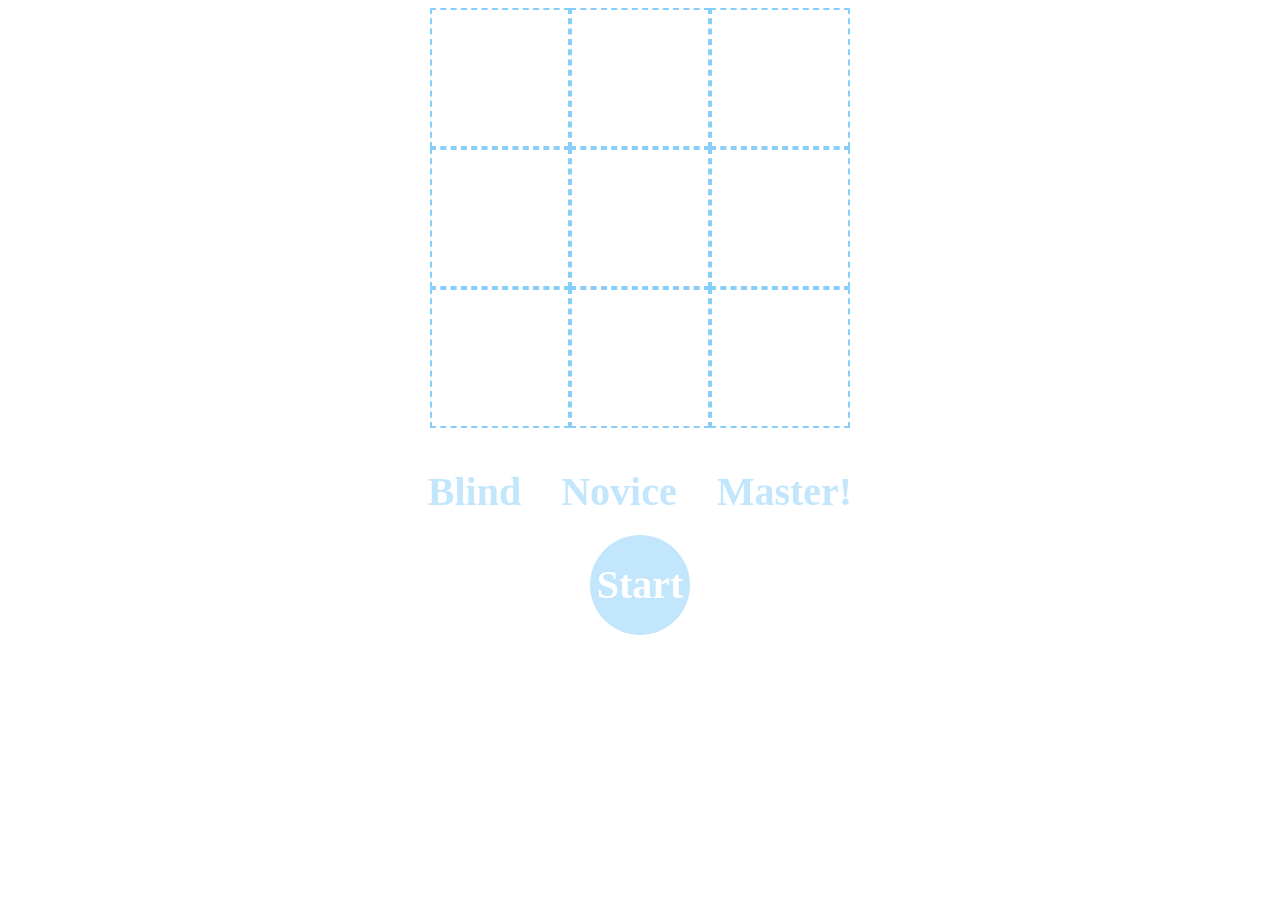
==== gamesbyahnprog/games/tictactoe/tictacindex.html @ dc8f8f39 "Add files via upload updated repository" ====
<!DOCTYPE HTML>
<html>
    <head>
        <title>Tic-Tac-Toe AI</title>
        <link rel = 'stylesheet' type = 'text/css' href = 'styles/ui.css'>
    </head>

    <body>
        <div class = 'main-container'>
            <div class = 'board'>
                <!-- data-indx following cell divs represents cell index in 1D array representation -->
                <div class='cell' data-indx = "0" ></div>
                <div class='cell' data-indx = "1" ></div>
                <div class='cell' data-indx = "2" ></div>
                <div class='cell' data-indx = "3" ></div>
                <div class='cell' data-indx = "4" ></div>
                <div class='cell' data-indx = "5" ></div>
                <div class='cell' data-indx = "6" ></div>
                <div class='cell' data-indx = "7" ></div>
                <div class='cell' data-indx = "8" ></div>
            </div>

            <div class = 'control'>
                <!-- div.intial displays the starting controls -->
                <div class = 'intial'>
                    <div class = 'difficulty'>
                        <span class = 'level not-selected' id = "blind">Blind</span>
                        <span class = 'level not-selected' id = "novice">Novice</span>
                        <span class = 'level not-selected' id = "master">Master!</span>
                    </div>

                    <div class='start'> Start </div>
                </div>

                <!-- div.ingame displays in-game messages and controls -->
                <div class = 'ingame' id="human">It's your turn ...</div>
                <div class = 'ingame' id="ai">
                    <img src = "imgs/robot.png" id = "robot" class = "robot" />
                    <p>Waint for it ...</p>
                </div>
                <div class = 'ingame' id="won">You won !</div>
                <div class = 'ingame' id="lost">You lost !</div>
                <div class = 'ingame' id="draw">It's a Draw</div>
            </div>
        </div>

        <script src = "scripts/jquery-1.10.1.min.js"></script>
        <script src = "scripts/ui.js"></script>
        <script src = "scripts/game.js"></script>
        <script src = "scripts/ai.js"></script>
        <script src = "scripts/control.js"></script>
    </body>
</html>
---- gamesbyahnprog/games/tictactoe/styles/ui.css ----
.main-container {
    height: 100%;
    width: 900px;
    margin: 0 auto;
}

.board {
    height: 420px;
    width: 420px;
    margin: 0 auto;
}

.cell {
    width: 140px;
    height: 140px;
    border: 2px dashed lightskyblue;
    box-sizing: border-box;
    -webkit-box-sizing: border-box;
    -moz-box-sizing: border-box;
    cursor:pointer;
    float:left;
    line-height: 140px;
    text-align: center;
    font-family: "Arial Narrow";
    font-weight: bold;
    font-size: 70px;
}

.control {
    font-family: "Arial Narrow";
    font-size: 40px;
    font-weight: bold;
    text-align: center;
    margin-top:40px;
}

.level {
    margin: 0 15px;
    color: lightskyblue;
    cursor: pointer;
}

.not-selected {
    opacity: 0.5;
}

.not-selected:hover {
    opacity:1;
}

.start {
    margin-top: 20px;
    width: 100px;
    height: 100px;
    background-color: #87CEFA;
    line-height: 100px;
    text-align: center;
    border-radius: 50px;
    -webkit-border-radius:50px;
    -moz-border-radius:50px;
    color: white;
    margin-left: auto;
    margin-right: auto;
    cursor:pointer;
    opacity:0.5;
}

.start:hover {
    opacity:1;
}

.ingame {
    display:none;
    color:lightskyblue;
}

.ingame > p {
    margin:0px;
}

.robot {
    opacity:2;
    justify-content: center;
}
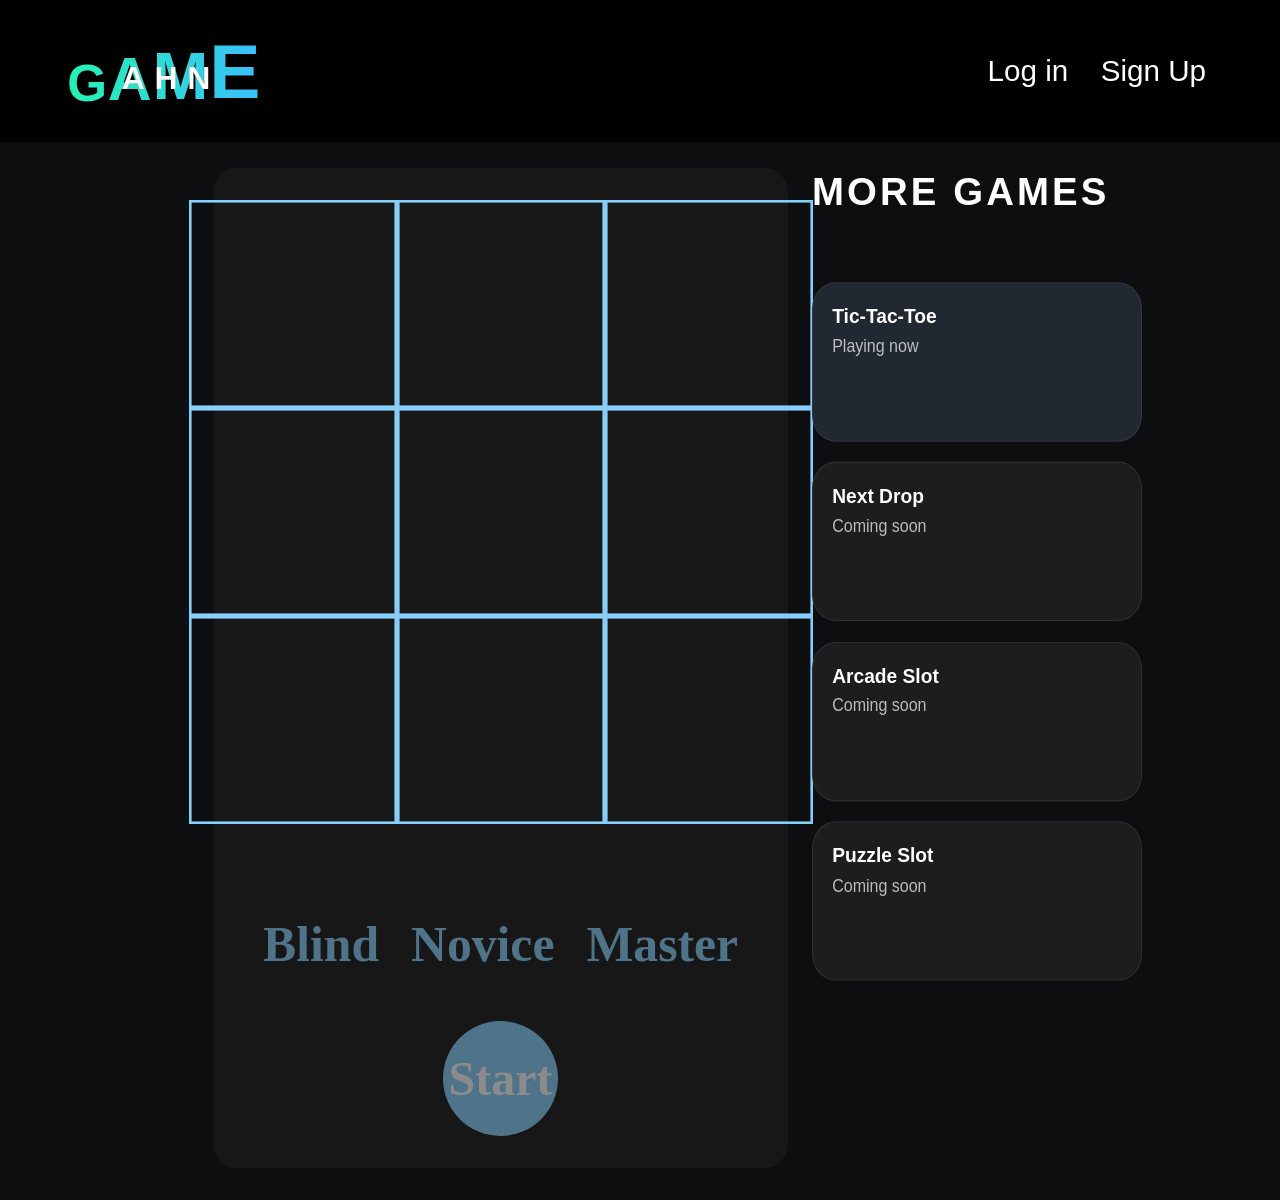
==== commit b0959367: "Add files via upload" ====
--- a/gamesbyahnprog/games/tictactoe/tictacindex.html
+++ b/gamesbyahnprog/games/tictactoe/tictacindex.html
@@ -1,53 +1,100 @@
-<!DOCTYPE HTML>
-<html>
-    <head>
-        <title>Tic-Tac-Toe AI</title>
-        <link rel = 'stylesheet' type = 'text/css' href = 'styles/ui.css'>
-    </head>
-
-    <body>
-        <div class = 'main-container'>
-            <div class = 'board'>
-                <!-- data-indx following cell divs represents cell index in 1D array representation -->
-                <div class='cell' data-indx = "0" ></div>
-                <div class='cell' data-indx = "1" ></div>
-                <div class='cell' data-indx = "2" ></div>
-                <div class='cell' data-indx = "3" ></div>
-                <div class='cell' data-indx = "4" ></div>
-                <div class='cell' data-indx = "5" ></div>
-                <div class='cell' data-indx = "6" ></div>
-                <div class='cell' data-indx = "7" ></div>
-                <div class='cell' data-indx = "8" ></div>
-            </div>
-
-            <div class = 'control'>
-                <!-- div.intial displays the starting controls -->
-                <div class = 'intial'>
-                    <div class = 'difficulty'>
-                        <span class = 'level not-selected' id = "blind">Blind</span>
-                        <span class = 'level not-selected' id = "novice">Novice</span>
-                        <span class = 'level not-selected' id = "master">Master!</span>
-                    </div>
-
-                    <div class='start'> Start </div>
-                </div>
-
-                <!-- div.ingame displays in-game messages and controls -->
-                <div class = 'ingame' id="human">It's your turn ...</div>
-                <div class = 'ingame' id="ai">
-                    <img src = "imgs/robot.png" id = "robot" class = "robot" />
-                    <p>Waint for it ...</p>
-                </div>
-                <div class = 'ingame' id="won">You won !</div>
-                <div class = 'ingame' id="lost">You lost !</div>
-                <div class = 'ingame' id="draw">It's a Draw</div>
-            </div>
-        </div>
-
-        <script src = "scripts/jquery-1.10.1.min.js"></script>
-        <script src = "scripts/ui.js"></script>
-        <script src = "scripts/game.js"></script>
-        <script src = "scripts/ai.js"></script>
-        <script src = "scripts/control.js"></script>
-    </body>
-</html>
+<!DOCTYPE html>
+<html>
+<head>
+    <meta charset="UTF-8">
+    <meta name="viewport" content="width=device-width, initial-scale=1">
+    <title>Tic-Tac-Toe AI</title>
+    <link rel="stylesheet" href="../../css/header.css">
+    <link rel="stylesheet" href="styles/ui.css">
+</head>
+<body class="game-page">
+    <header>
+        <div class="logo" aria-label="GAME AHN">
+            <span class="logo-top">AHN</span>
+            <span class="logo-main" aria-hidden="true">
+                <span class="logo-letter letter-g">G</span>
+                <span class="logo-letter letter-a">A</span>
+                <span class="logo-letter letter-m">M</span>
+                <span class="logo-letter letter-e">E</span>
+            </span>
+        </div>
+
+        <nav>
+            <a href="#">Log in</a>
+            <a href="#">Sign Up</a>
+        </nav>
+    </header>
+
+    <main class="game-page-layout">
+        <section class="game-panel">
+            <div class="main-container">
+                <div class="board">
+                    <div class="cell" data-indx="0"></div>
+                    <div class="cell" data-indx="1"></div>
+                    <div class="cell" data-indx="2"></div>
+                    <div class="cell" data-indx="3"></div>
+                    <div class="cell" data-indx="4"></div>
+                    <div class="cell" data-indx="5"></div>
+                    <div class="cell" data-indx="6"></div>
+                    <div class="cell" data-indx="7"></div>
+                    <div class="cell" data-indx="8"></div>
+                </div>
+
+                <div class="control">
+                    <div class="intial">
+                        <div class="difficulty">
+                            <span class="level not-selected" id="blind">Blind</span>
+                            <span class="level not-selected" id="novice">Novice</span>
+                            <span class="level not-selected" id="master">Master</span>
+                        </div>
+
+                        <div class="start">Start</div>
+                    </div>
+
+                    <div class="ingame" id="human">It's your turn ...</div>
+                    <div class="ingame" id="ai">
+                        <img src="../image/robot.png" id="robot" class="robot" alt="Robot">
+                        <p>Wait for it ...</p>
+                    </div>
+                    <div class="ingame" id="won">You won !</div>
+                    <div class="ingame" id="lost">You lost !</div>
+                    <div class="ingame" id="draw">It's a Draw</div>
+
+                    <div class="end-actions">
+                        <a class="game-action-button" href="../../GAMESBYAHN.html">Home</a>
+                        <button class="game-action-button restart-button" type="button">Restart</button>
+                    </div>
+                </div>
+            </div>
+        </section>
+    </main>
+
+    <aside class="page-side-games">
+        <h2 class="side-games-title">More Games</h2>
+        <div class="side-games-grid">
+            <a class="side-game-card current" href="../../GAMESBYAHN.html">
+                <span class="side-game-name">Tic-Tac-Toe</span>
+                <span class="side-game-status">Playing now</span>
+            </a>
+            <a class="side-game-card" href="../../GAMESBYAHN.html">
+                <span class="side-game-name">Next Drop</span>
+                <span class="side-game-status">Coming soon</span>
+            </a>
+            <a class="side-game-card" href="../../GAMESBYAHN.html">
+                <span class="side-game-name">Arcade Slot</span>
+                <span class="side-game-status">Coming soon</span>
+            </a>
+            <a class="side-game-card" href="../../GAMESBYAHN.html">
+                <span class="side-game-name">Puzzle Slot</span>
+                <span class="side-game-status">Coming soon</span>
+            </a>
+        </div>
+    </aside>
+
+    <script src="scripts/jquery-1.10.1.min.js"></script>
+    <script src="scripts/ui.js"></script>
+    <script src="scripts/game.js"></script>
+    <script src="scripts/ai.js"></script>
+    <script src="scripts/control.js"></script>
+</body>
+</html>
--- a/gamesbyahnprog/css/header.css
+++ b/gamesbyahnprog/css/header.css
@@ -0,0 +1,96 @@
+header {
+    position: fixed;
+    top: 0;
+    left: 0;
+    right: 0;
+    width: 100%;
+    background: #000000;
+    display: flex;
+    flex-wrap: wrap;
+    align-items: center;
+    gap: 1rem;
+    padding: 1.85rem clamp(2rem, 5vw, 4rem);
+    z-index: 1000;
+}
+
+.logo {
+    position: relative;
+    display: inline-block;
+    line-height: 1;
+    padding: 0.2rem 0.2rem;
+}
+
+.logo-main {
+    display: flex;
+    align-items: flex-end;
+    gap: 0.05em;
+    font-weight: 700;
+    color: transparent;
+    background: linear-gradient(90deg, #24f3b2, #3abffc);
+    -webkit-background-clip: text;
+    background-clip: text;
+}
+
+.logo-letter {
+    display: inline-block;
+    transform-origin: bottom center;
+    font-family: Impact, Haettenschweiler, "Arial Narrow Bold", sans-serif;
+}
+
+.letter-g {
+    font-size: 3.2rem;
+}
+
+.letter-a {
+    font-size: 3.8rem;
+}
+
+.letter-m {
+    font-size: 4.2rem;
+}
+
+.letter-e {
+    font-size: 4.8rem;
+}
+
+.logo-top {
+    position: absolute;
+    top: 58%;
+    left: 53.5%;
+    transform: translate(-50%, -50%);
+    font-family: Impact, Haettenschweiler, "Arial Narrow Bold", sans-serif;
+    font-size: 2rem;
+    font-weight: 800;
+    letter-spacing: 0.6rem;
+    color: white;
+    text-shadow: none;
+    -webkit-text-stroke: 1px rgba(5, 28, 30, 0.078);
+    z-index: 2;
+}
+
+nav {
+    margin-left: auto;
+    transform: translateX(-10px);
+}
+
+nav a {
+    color: white;
+    text-decoration: none;
+    margin-left: 28px;
+    font-size: 1.85rem;
+    font-family: Impact, Haettenschweiler, "Arial Narrow Bold", sans-serif;
+    text-emphasis: bold;
+}
+
+@media (max-width: 720px) {
+    nav {
+        margin-left: 0;
+        width: 100%;
+        transform: none;
+    }
+
+    nav a {
+        margin-left: 0;
+        margin-right: 1rem;
+    }
+}
--- a/gamesbyahnprog/games/tictactoe/styles/ui.css
+++ b/gamesbyahnprog/games/tictactoe/styles/ui.css
@@ -1,84 +1,247 @@
-.main-container {
-    height: 100%;
-    width: 900px;
-    margin: 0 auto;
-}
-
-.board {
-    height: 420px;
-    width: 420px;
-    margin: 0 auto;
-}
-
-.cell {
-    width: 140px;
-    height: 140px;
-    border: 2px dashed lightskyblue;
-    box-sizing: border-box;
-    -webkit-box-sizing: border-box;
-    -moz-box-sizing: border-box;
-    cursor:pointer;
-    float:left;
-    line-height: 140px;
-    text-align: center;
-    font-family: "Arial Narrow";
-    font-weight: bold;
-    font-size: 70px;
-}
-
-.control {
-    font-family: "Arial Narrow";
-    font-size: 40px;
-    font-weight: bold;
-    text-align: center;
-    margin-top:40px;
-}
-
-.level {
-    margin: 0 15px;
-    color: lightskyblue;
-    cursor: pointer;
-}
-
-.not-selected {
-    opacity: 0.5;
-}
-
-.not-selected:hover {
-    opacity:1;
-}
-
-.start {
-    margin-top: 20px;
-    width: 100px;
-    height: 100px;
-    background-color: #87CEFA;
-    line-height: 100px;
-    text-align: center;
-    border-radius: 50px;
-    -webkit-border-radius:50px;
-    -moz-border-radius:50px;
-    color: white;
-    margin-left: auto;
-    margin-right: auto;
-    cursor:pointer;
-    opacity:0.5;
-}
-
-.start:hover {
-    opacity:1;
-}
-
-.ingame {
-    display:none;
-    color:lightskyblue;
-}
-
-.ingame > p {
-    margin:0px;
-}
-
-.robot {
-    opacity:2;
-    justify-content: center;
-}
+* {
+    box-sizing: border-box;
+}
+
+body.game-page {
+    margin: 0;
+    min-height: 100vh;
+    padding-top: 120px;
+    padding-right: 460px;
+    background: #0d0e10;
+    color: white;
+    font-family: Arial, Helvetica, sans-serif;
+}
+
+.game-page-layout {
+    padding: 3rem 2rem 2rem 26%;
+}
+
+.game-panel {
+    width: min(100%, 1360px);
+    min-height: 1000px;
+    padding: 2rem;
+    border-radius: 24px;
+    background: #171717;
+    display: flex;
+    justify-content: center;
+}
+
+.main-container {
+    width: min(100%, 520px);
+    margin: 0 auto;
+    display: flex;
+    flex-direction: column;
+    align-items: center;
+    justify-content: space-between;
+}
+
+.page-side-games {
+    position: fixed;
+    top: 170px;
+    right: clamp(1.5rem, 4vw, 3rem);
+    width: 420px;
+}
+
+.side-games-title {
+    margin: 0 0 1rem;
+    font-size: 2.4rem;
+    letter-spacing: 0.08em;
+    text-transform: uppercase;
+    font-family: Impact, Haettenschweiler, "Arial Narrow Bold", sans-serif;
+}
+
+.side-games-grid {
+    display: grid;
+    gap: 1.15rem;
+    scale: 1 1.1;
+    margin-top: 100px;
+    margin-right: 90px;
+}
+
+.side-game-card {
+    display: block;
+    min-height: 145px;
+    padding: 1.2rem;
+    border: 1px solid rgba(255, 255, 255, 0.08);
+    border-radius: 24px;
+    background: #1d1d1d;
+    color: white;
+    text-decoration: none;
+    transition: transform 0.2s ease, border-color 0.2s ease, background 0.2s ease;
+}
+
+.side-game-card:hover {
+    transform: scale(1.04);
+    border-color: rgba(135, 206, 250, 0.5);
+}
+
+.side-game-card.current {
+    background: #222831;
+}
+
+.side-game-name {
+    display: block;
+    margin-bottom: 0.45rem;
+    font-size: 1.2rem;
+    font-weight: bold;
+}
+
+.side-game-status {
+    color: rgba(255, 255, 255, 0.7);
+    font-size: 1rem;
+}
+
+.board {
+    width: min(100%, 480px);
+    aspect-ratio: 1 / 1;
+    display: grid;
+    grid-template-columns: repeat(3, 1fr);
+    transform: scale(1.3);
+    transform-origin: top center;
+    margin-bottom: 2rem;
+    
+}
+
+.cell {
+    width: 100%;
+    aspect-ratio: 1 / 1;
+    border: 2px solid lightskyblue;
+    text-align: center;
+    font-family: "Arial Narrow";
+    font-size: 82px;
+    font-weight: bold;
+    cursor: pointer;
+    display: flex;
+    align-items: center;
+    justify-content: center;
+}
+
+.control {
+    width: min(100%, 480px);
+    display: flex;
+    flex-direction: column;
+    gap: 1rem;
+    margin-top: 1.5rem;
+    text-align: center;
+    font-family: "Arial Narrow";
+    font-size: 46px;
+    font-weight: bold;
+}
+
+.intial {
+    display: flex;
+    flex-direction: column;
+    gap: 1rem;
+}
+
+.difficulty {
+    display: flex;
+    justify-content: center;
+    gap: 2rem;
+    margin-top: 1rem;
+}
+
+.level {
+    color: lightskyblue;
+    cursor: pointer;
+    font-size: 1.08em;
+}
+
+.not-selected {
+    opacity: 0.5;
+}
+
+.not-selected:hover,
+.start:hover,
+.game-action-button:hover {
+    opacity: 1;
+}
+
+.start,
+.game-action-button {
+    width: 115px;
+    height: 115px;
+    border: 0;
+    border-radius: 50%;
+    background-color: #87CEFA;
+    color: white;
+    text-align: center;
+    cursor: pointer;
+    opacity: 0.5;
+    margin-right: 15px;
+}
+
+.start {
+    margin: 2rem auto 0;
+    line-height: 115px;
+    font-size: 3rem;
+}
+
+.ingame {
+    display: none;
+    color: lightskyblue;
+}
+
+.ingame > p {
+    margin: 0;
+}
+
+.end-actions {
+    display: none;
+    justify-content: center;
+    gap: 1rem;
+    margin-top: 2rem;
+    flex-wrap: wrap;
+}
+
+.game-action-button {
+    line-height: 115px;
+    font-family: Impact, Haettenschweiler, "Arial Narrow Bold", sans-serif;
+    font-size: 2rem;
+    text-decoration: none;
+    transition: transform 0.2s ease, opacity 0.2s ease;
+}
+
+.game-action-button:hover {
+    transform: scale(1.04);
+}
+
+.robot {
+    max-width: 140px;
+}
+
+@media (max-width: 720px) {
+    body.game-page {
+        padding-top: 150px;
+        padding-right: 0;
+    }
+
+    .game-page-layout {
+        padding: 2rem 1.25rem 1.25rem;
+    }
+
+    .game-panel {
+        min-height: 620px;
+        padding: 2rem;
+    }
+
+    .main-container,
+    .control,
+    .board {
+        width: 330px;
+    }
+
+    .page-side-games {
+        position: static;
+        width: auto;
+        margin: 0 1.25rem 1.25rem;
+    }
+
+    .cell {
+        font-size: 58px;
+    }
+
+    .difficulty {
+        gap: 1rem;
+    }
+}
